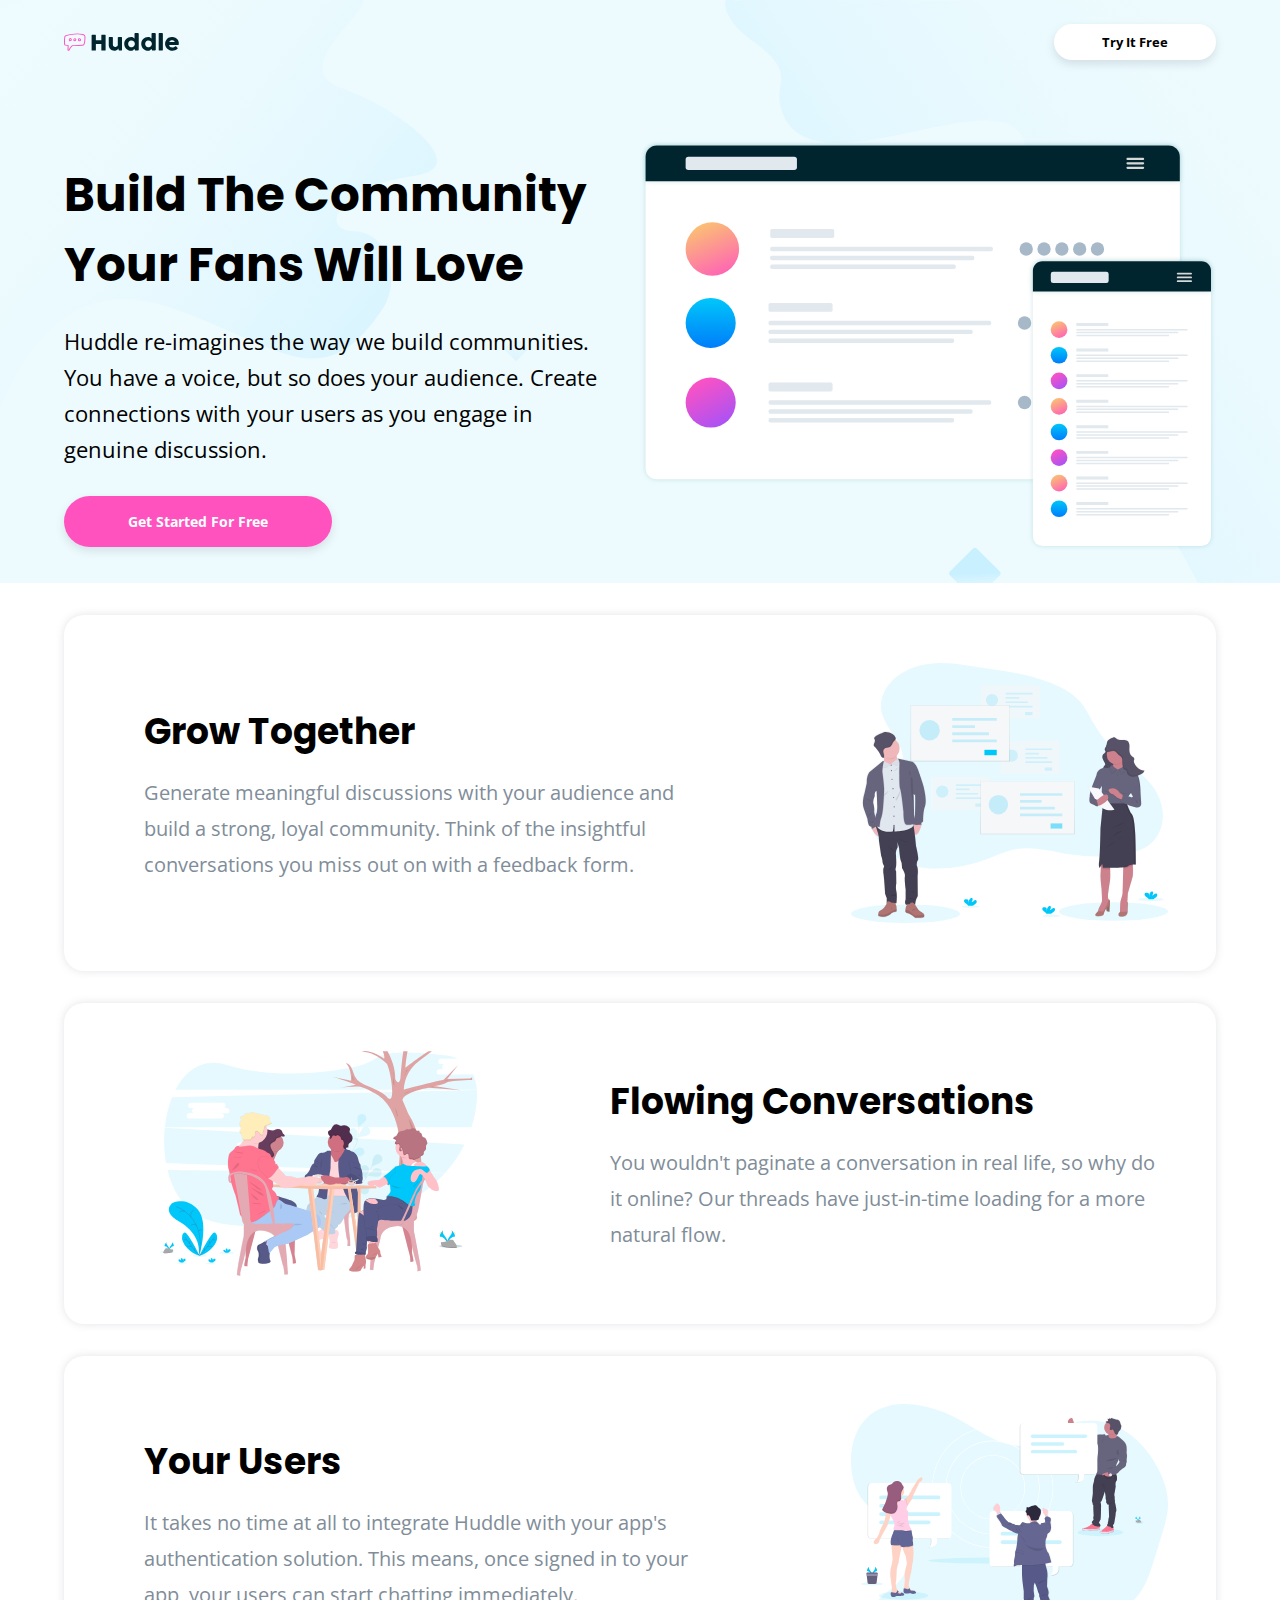
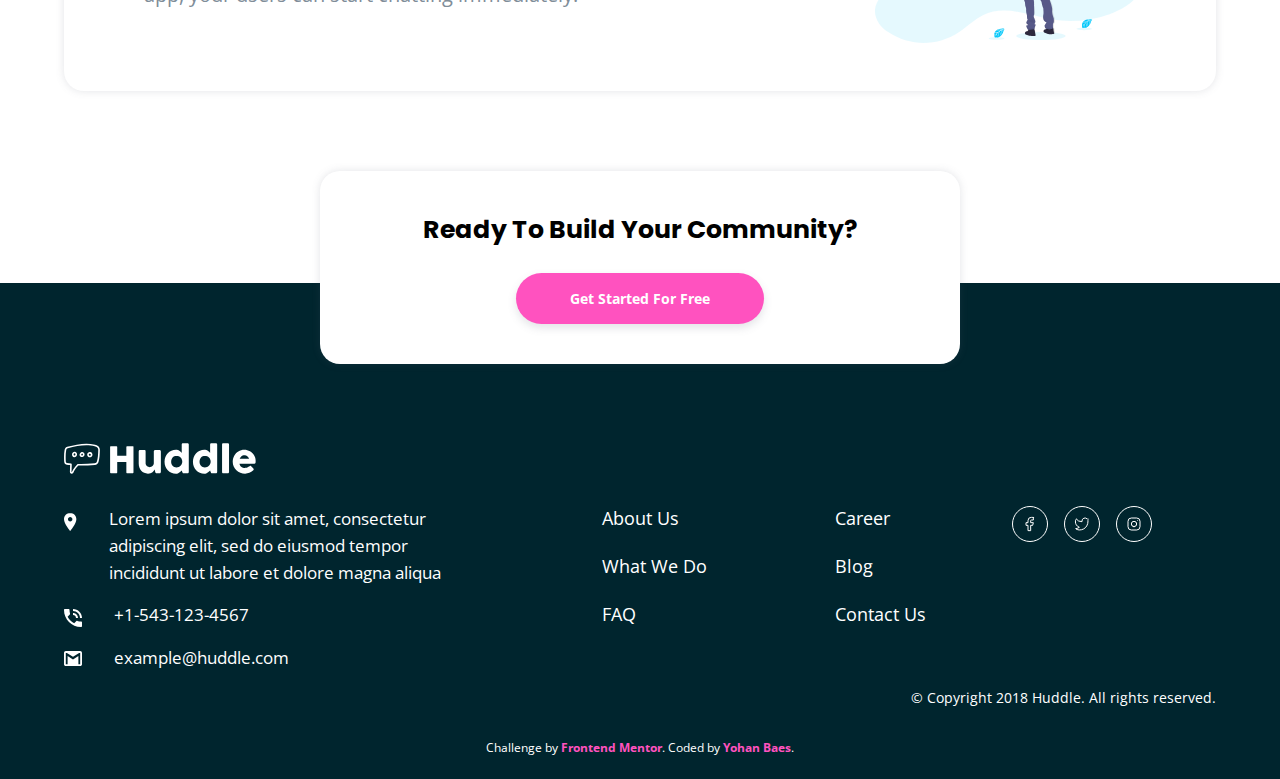
==== index.html @ 85d24595 "Add files via upload" ====
<!DOCTYPE html>
<html lang="en">
<head>
    <meta charset="UTF-8">
    <meta http-equiv="X-UA-Compatible" content="IE=edge">
    <meta name="viewport" content="width=device-width, initial-scale=1.0">
    <style>
        @import url('https://fonts.googleapis.com/css2?family=Open+Sans:wght@400;700&family=Poppins:wght@600&display=swap');
    </style> 
    <link rel="stylesheet" href="style.css">
    <link rel="shortcut icon" href="assets/images/favicon-32x32.png" type="image/x-icon">
    <title>Frontend Mentor | Huddle landing page with alternating feature blocks</title>
</head>
<body>
    <header>
        <section class="logo-section">
            <img src="assets/images/logo.svg" alt="logo">
            <a href="#">Try It Free</a>
        </section>
        <section class="top-section">
            <section class="top-section-text">
                <h1>Build The Community Your Fans Will Love</h1>
                <p>Huddle re-imagines the way we build communities. You have a voice, but so does your audience. 
                    Create connections with your users as you engage in genuine discussion.</p>
                <a href="#">Get Started For Free</a>
            </section>
            <img src="assets/images/illustration-mockups.svg" alt="">
        </section>
    </header>
    <main>
        <section class="card-section">
            <img src="assets/images/illustration-grow-together.svg" alt="">
            <div class="card-text">
                <h2>Grow Together</h2>
                <p>Generate meaningful discussions with your audience and build a strong, loyal community. 
                Think of the insightful conversations you miss out on with a feedback form.</p>
            </div>
        </section>
        <section class="card-section">
            <img src="assets/images/illustration-flowing-conversation.svg" alt="" id="imagetotheleft">
            <div class="card-text">
                <h2>Flowing Conversations</h2>
                <p>You wouldn't paginate a conversation in real life, so why do it online? Our threads 
                have just-in-time loading for a more natural flow.</p>
            </div>
        </section>
        <section class="card-section">
            <img src="assets/images/illustration-your-users.svg" alt="">
            <div class="card-text">
                <h2>Your Users</h2>
                <p>It takes no time at all to integrate Huddle with your app's authentication solution. 
                This means, once signed in to your app, your users can start chatting immediately.</p>
            </div>
        </section>
        <section class="bottom-section">
            <h2>Ready To Build Your Community?</h2>
            <a href="#">Get Started For Free</a>
        </section>
    </main>
    <footer>
        <img id="footer-logo" src="assets/images/logo-white.svg" alt="logo">
        <section class="contact-section-flex">
            <section class="contact-section">
                <section class="contact-info-section">
                    <img src="assets/images/icon-location.svg" alt="">
                    <p>Lorem ipsum dolor sit amet, consectetur adipiscing elit, sed do eiusmod tempor 
                        incididunt ut labore et dolore magna aliqua</p>
                </section>
                <section class="contact-info-section">
                    <img src="assets/images/icon-phone.svg" alt="">
                    <p>+1-543-123-4567</p>
                </section>
                <section class="contact-info-section">
                    <img src="assets/images/icon-email.svg" alt="">
                    <p>example@huddle.com</p>
                </section>
            </section>
            <section class="links-section">
                <ul>
                    <li><a href="#">About Us</a></li>
                    <li><a href="#">What We Do</a></li>
                    <li><a href="#">FAQ</a></li>
                    <li><a href="#">Career</a></li>
                    <li><a href="#">Blog</a></li>
                    <li><a href="#">Contact Us</a></li>
                </ul>
            </section>
            <section class="socials-section">
                <a href="#"><svg width="24px" height="24px" stroke-width="1.5" viewBox="0 0 24 24" fill="none" xmlns="http://www.w3.org/2000/svg" color="#ffffff"><path d="M17 2h-3a5 5 0 00-5 5v3H6v4h3v8h4v-8h3l1-4h-4V7a1 1 0 011-1h3V2z" stroke="#ffffff" stroke-width="1.5" stroke-linecap="round" stroke-linejoin="round"></path></svg></a>
                <a href="#"><svg width="24px" height="24px" stroke-width="1.5" viewBox="0 0 24 24" fill="none" xmlns="http://www.w3.org/2000/svg" color="#ffffff"><path d="M23 3.01s-2.018 1.192-3.14 1.53a4.48 4.48 0 00-7.86 3v1a10.66 10.66 0 01-9-4.53s-4 9 5 13a11.64 11.64 0 01-7 2c9 5 20 0 20-11.5 0-.278-.028-.556-.08-.83C21.94 5.674 23 3.01 23 3.01z" stroke="#ffffff" stroke-width="1.5" stroke-linecap="round" stroke-linejoin="round"></path></svg></a>
                <a href="#"><svg width="24px" height="24px" stroke-width="1.5" viewBox="0 0 24 24" fill="none" xmlns="http://www.w3.org/2000/svg" color="#ffffff"><path d="M12 16a4 4 0 100-8 4 4 0 000 8z" stroke="#ffffff" stroke-width="1.5" stroke-linecap="round" stroke-linejoin="round"></path><path d="M3 16V8a5 5 0 015-5h8a5 5 0 015 5v8a5 5 0 01-5 5H8a5 5 0 01-5-5z" stroke="#ffffff" stroke-width="1.5"></path><path d="M17.5 6.51l.01-.011" stroke="#ffffff" stroke-width="1.5" stroke-linecap="round" stroke-linejoin="round"></path></svg></a>
            </section>
        </section>
        <section class="copyright-section">
            <p>&copy; Copyright 2018 Huddle. All rights reserved.</p>
        </section>
        <div class="attribution">
            <p>
                Challenge by <a href="https://www.frontendmentor.io?ref=challenge" target="_blank"> Frontend Mentor</a>. 
                Coded by <a href="#">Yohan Baes</a>.
            </p>
        </div>
    </footer>
</body>
</html>
---- style.css ----
/* RESETS */

*{
    margin: 0;
    padding: 0;
    box-sizing: border-box;
}

img{
    display: block;
}

/* CSS style guide infos*/

body{
    font-size: 18px;
    font-family: 'Open Sans', sans-serif;
    min-height: 100vh;
    max-width: 100vw;
    display: flex;
    flex-direction: column;
    justify-content: center;
    align-items: center;
}

main, header, footer{
    max-width: 767.99px;
    width: 100%;
}

h1, h2, h3, h4, h5, h6{
    font-family: 'Poppins', sans-serif;
}

/* BG Header */

header{
    background: url("assets/images/bg-hero-mobile.svg");
    background-color: #edfbfe;
}

/* Logo et bouton Try It Free */

.logo-section{
    display: flex;
    justify-content: space-between;
    align-items: center;
    margin: 1.5rem 1rem;
}

.logo-section img{
    width: 30%;
}

.logo-section a{
    color: black;
    font-weight: bold;
    text-decoration: none;
    font-size: 0.6em;
    background-color: white;
    padding: 0.3rem 1.3rem;
    border-radius: 50px;
    box-shadow: 0 4px 8px rgba(95, 100, 114, 0.171);
    transition: all 0.4s;
}

.logo-section a:hover{
    color: hsl(208, 11%, 55%);
}

/* Header first section */

.top-section{
    display: grid;
    place-items: center;
    margin: 5rem 2rem 2rem 2rem;
    text-align: center;
}

.top-section-text{
    margin-bottom: 4rem;
}

.top-section h1{
    font-size: 1.4em;
    margin-bottom: 1.5rem;
}

.top-section p{
    font-size: 0.9em;
    line-height: 26px;
    margin-bottom: 2.5rem;
}

.top-section a{
    color: white;
    font-size: 0.65em;
    font-weight: bold;
    text-decoration: none;
    background-color: hsl(322, 100%, 66%);
    margin-bottom: 1.5rem;
    padding: 0.8rem 3.6rem;
    border-radius: 50px;
    box-shadow: 0 4px 8px rgba(95, 100, 114, 0.171);
    transition: all 0.4s;
}

.top-section a:hover{
    background-color: hsla(322, 100%, 66%, 0.60);
}

.top-section img{
    width: 100%;
}

/* All cards */

.card-section{
    max-height: max-content;
    height: 100%;
    display: grid;
    place-items: center;
    text-align: center;
    padding: 3rem 2rem;
    margin: 3rem 1.5rem;
    box-shadow: 0 0 8px rgba(95, 100, 114, 0.171);
    border-radius: 20px;
}

.card-section h2{
    font-size: 1.2em;
    margin-bottom: 1rem;
}

.card-section p{
    font-size: 0.81em;
    color: hsl(208, 11%, 55%);
    line-height: 24px;
}

.card-section img{
    width: 100%;
    margin-bottom: 3.5rem;
}

/* Ready to build card */

main{
    position: relative;
    margin-bottom: 10rem;
}

.bottom-section{
    position: absolute;
    left: 0;
    right: 0;
    z-index: 2;
    display: grid;
    place-items: center;
    text-align: center;
    padding: 2.5rem 1.5rem;
    margin: 3rem 0.7rem;
    box-shadow: 0 0 8px rgba(95, 100, 114, 0.171);
    border-radius: 20px;
    background-color: white;
    color: black;
}

.bottom-section h2{
    font-size: 1em;
    margin-bottom: 1.5rem;
}

.bottom-section a{
    color: white;
    font-size: 0.6em;
    font-weight: bold;
    text-decoration: none;
    background-color: hsl(322, 100%, 66%);
    padding: 0.8rem 2.5rem;
    border-radius: 50px;
    box-shadow: 0 4px 8px rgba(95, 100, 114, 0.171);
    transition: all 0.4s;
}

.bottom-section a:hover{
    background-color: hsla(322, 100%, 66%, 0.60);
}

/* Footer global & logo*/

footer{
    padding-top: 9rem;
    color: white;
    background-color: #00252e;
}

#footer-logo{
    width: 50%;
    margin: 0 0.7rem;
    margin-bottom: 1.5rem;
}

/* Footer contact */

.contact-section{
    margin: 0 0.7rem;
}

.contact-info-section{
    display: flex;
    align-items: flex-start;
    vertical-align: text-top;
    gap: 2rem;
    margin-bottom: 1rem;
}

.contact-info-section p{
    margin-top: 0;
    font-size: 0.925em;
    max-height: max-content;
    line-height: 1.6em;
    text-align: left;
    width: auto;
}

.contact-info-section img{
    width: 1em;
    margin-top: .35em;
}


/* Footer list */

.links-section{
    margin: 0 0.7rem;
    margin-top: 3rem;
}

.links-section ul{
    list-style-type: none;
}

.links-section ul a{
    color: white;
    text-decoration: none;
}

.links-section ul a:hover{
    text-decoration: underline;
}

.links-section li{
    margin-bottom: 1.5rem;
}

/* Footer socials */

.socials-section{
    display: flex;
    justify-content: center;
    gap: 1rem;
    margin-bottom: 1.5rem;
}

.socials-section svg{
    width: 2em;
    height: 2em;
    border: 1px solid white;
    padding: .5em;
    border-radius: 2em;
}

.socials-section svg:hover{
    border: 1px solid hsla(322, 100%, 66%);
}

.socials-section svg:hover path{
    stroke: #ff52bf;
}

/* Footer Copyright */

.copyright-section{
    display: flex;
    justify-content: center;
    margin-bottom: 2rem;
}

.copyright-section p{
    font-size: .6em;
}

/* Footer signature */

.attribution{
    display: flex;
    justify-content: center;
    font-size: .65em;
    margin-bottom: 1.5rem;
}

.attribution a{
    font-weight: bold;
    text-decoration: none;
    color: #ff52bf;
}

/* Format Desktop */

@media screen and (min-width: 768px){
    main, header, footer{
    max-width: 100vw;
    }

    /* BG Header */

    header{
        background: url("assets/images/bg-hero-desktop.svg");
        background-color: #edfbfe;
        background-repeat: no-repeat;
    }

    /* Logo et bouton Try It Free */

    .logo-section{
        margin: 1.5rem 4rem;
    }

    .logo-section img{
        width: 10%;
    }

    .logo-section a{
        font-size: 0.7em;
        padding: 0.6rem 3rem;
        border-radius: 50px;
    }

    /* Header first section */

    .top-section{
        display: flex;
        justify-content: space-between;
        align-items: center;
        gap: 2rem;
        margin: 5rem 4rem 2rem 4rem;
        text-align: center;
    }

    .top-section-text{
        margin-bottom: 0;
        text-align: left;
        max-width: 40em;
    }

    .top-section h1{
        font-size: 2.6em;
    }

    .top-section p{
        font-size: 1.2em;
        line-height: 36px;
    }

    .top-section a{
        font-size: 0.8em;
        padding: 1rem 4rem;
    }

    .top-section img{
        width: 50%;
    }

    /* All cards */

    .card-section{
        max-height: 40rem;
        display: flex;
        justify-content: space-between;
        align-items: center;
        padding: 3rem 3rem;
        margin: 2rem 4rem;
        text-align: left;
        gap: 4rem;
    }

    .card-text{
        max-width: 31em;
        margin-left: 2rem;
    }

    .card-section h2{
        font-size: 2em;
    }

    .card-section p{
        font-size: 1.1em;
        color: hsl(208, 11%, 55%);
        line-height: 36px;
    }

    .card-section img{
        width: 30%;
        margin-bottom: 0;
        order: 2;
    }

    #imagetotheleft{
        order: 0;
        margin-left: 3rem;
    }

    /* Ready to build card */

    .bottom-section{
        left: 0;
        right: 0;
        z-index: 2;
        padding: 2.5rem 1.5rem;
        margin: 3rem 0.7rem;
        max-width: 40rem;
        margin-left: auto;
        margin-right: auto;
    }

    .bottom-section h2{
        font-size: 1.4em;
    }

    .bottom-section a{
        font-size: .8em;
        padding: 1rem 3.4rem;
    }

    /* Footer global & logo*/

    #footer-logo{
        width: 15%;
        margin: 0 4rem;
        margin-bottom: 2rem;
        margin-top: 1rem;
    }

    /* Footer contact */

    .contact-section{
        margin: 0 4rem;
        max-width: 24rem;
    }

    .contact-section-flex{
        display: flex;
        max-width: 90vw;
        justify-content: space-between;
        align-items: flex-start;
    }

    .contact-info-section img{
        width: 1em;
        margin-top: .35em;
    }

    /* Footer list */

    .links-section{
        margin: 0;
    }

    .links-section ul{
        display: flex;
        flex-direction: column;
        text-align: left;
        flex-wrap: wrap;
        height: 9rem;
        gap: 1.5rem 8rem;
        width: 20rem;
    }

    .links-section li{
        margin: 0;
    }

    /* Footer Copyright */

    .copyright-section{
        display: flex;
        justify-content: flex-end;
        margin-bottom: 2rem;
        margin-left: 4rem;
        margin-right: 4rem;
    }

    .copyright-section p{
        font-size: .8em;
    }
}
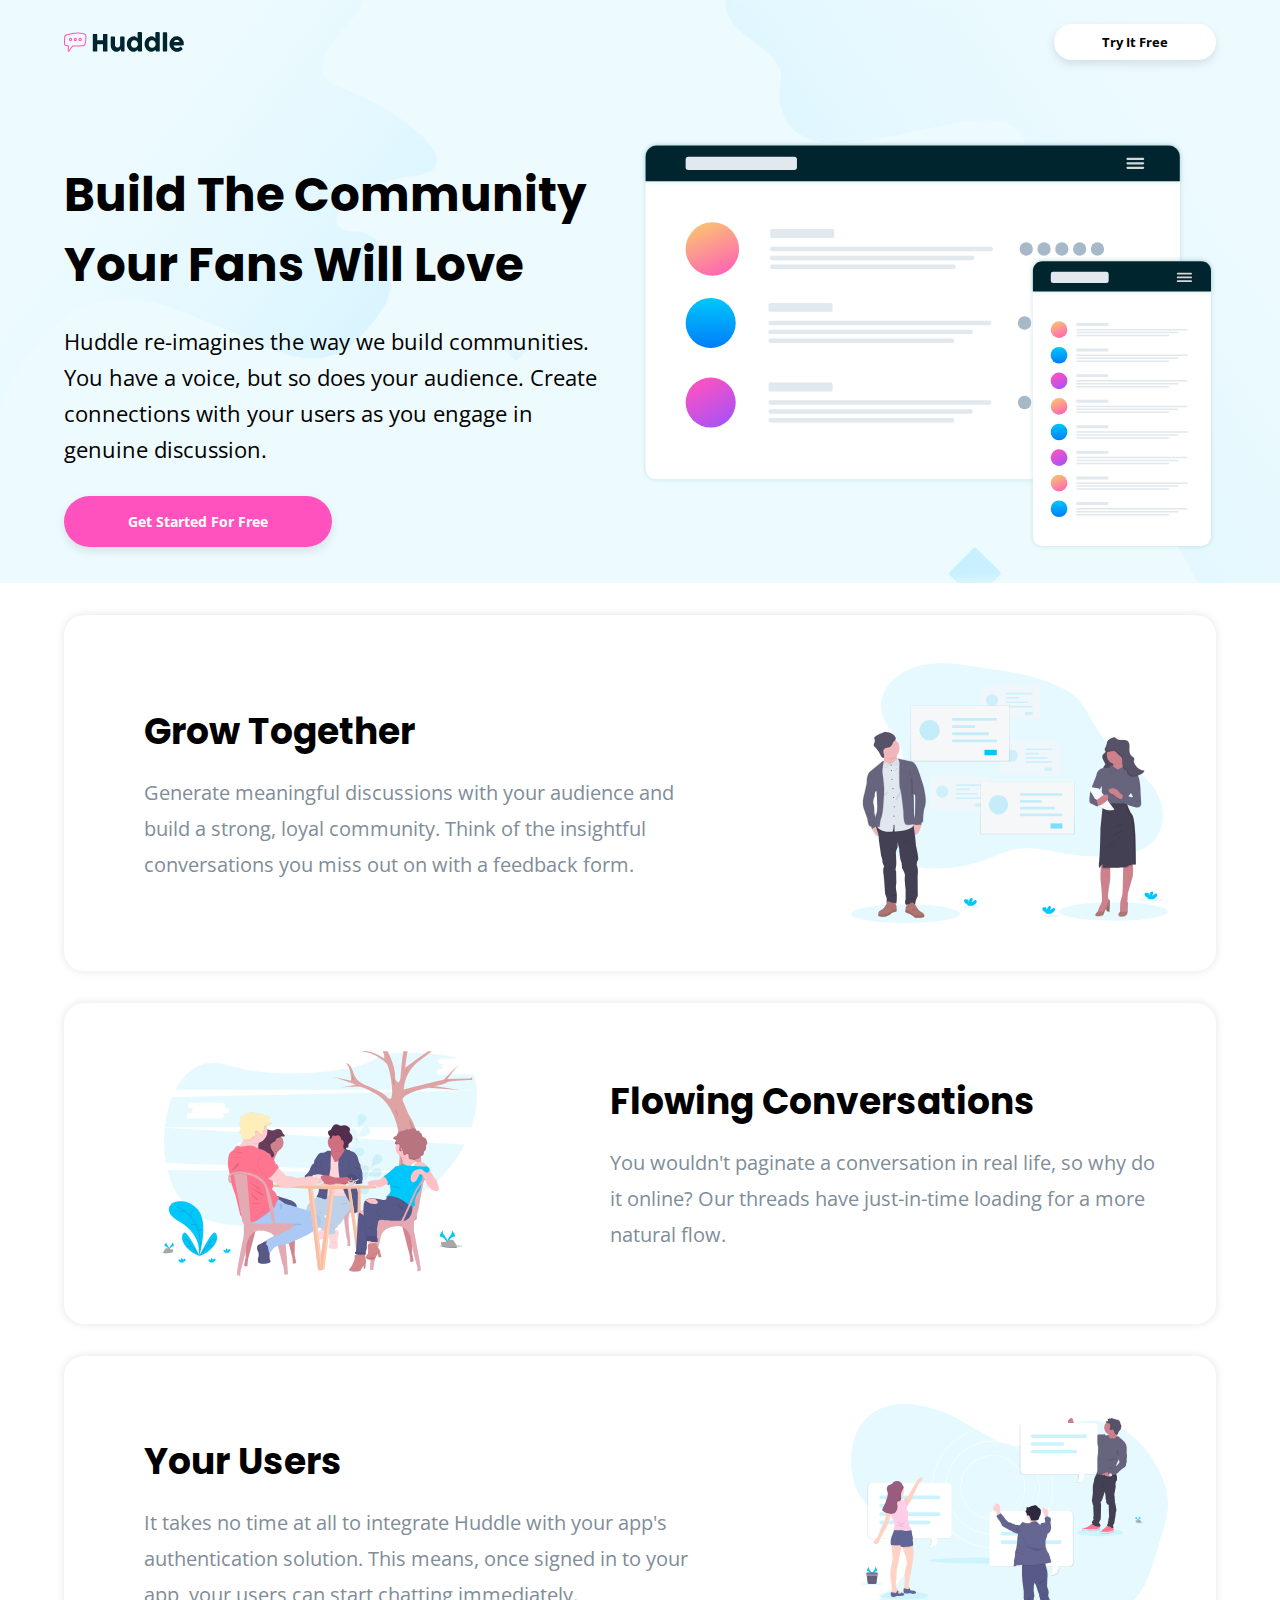
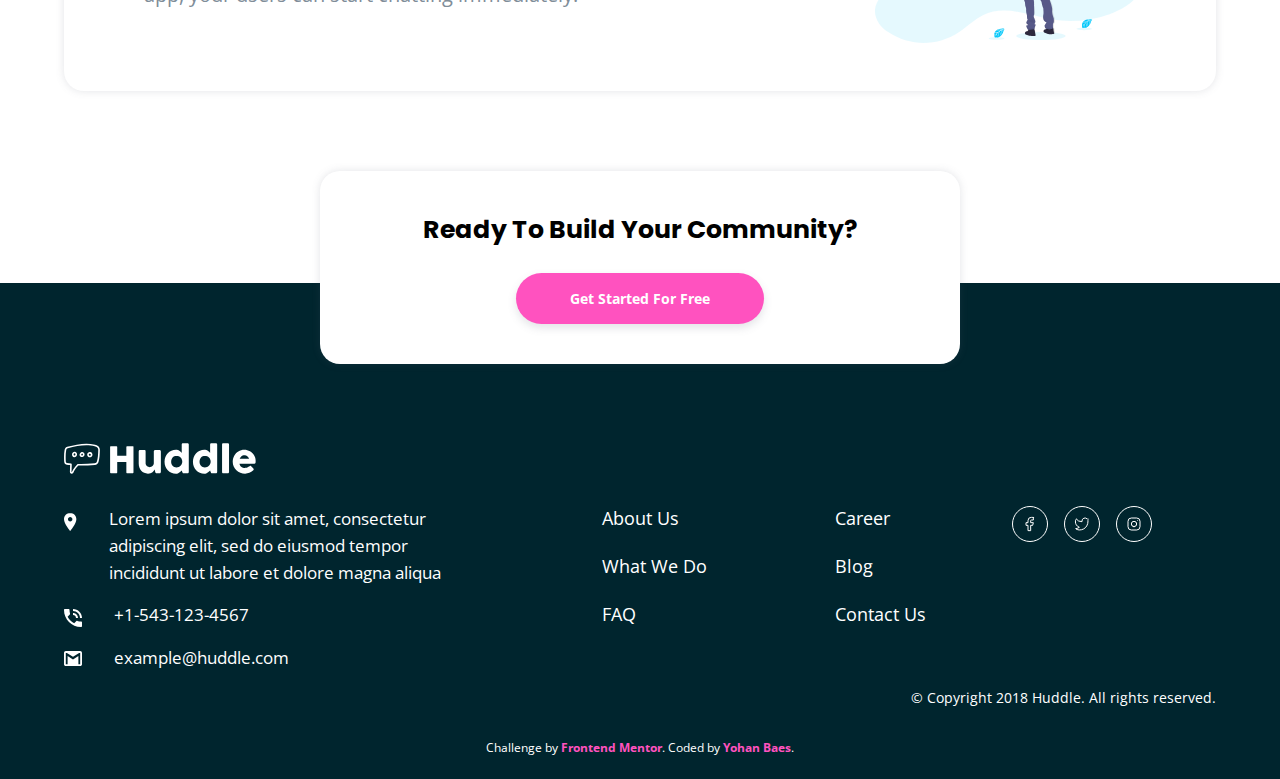
==== commit 3f5cb8e0: "yeah" ====
--- a/index.html
+++ b/index.html
@@ -14,15 +14,15 @@
 <body>
     <header>
         <section class="logo-section">
-            <img src="assets/images/logo.svg" alt="logo">
-            <a href="#">Try It Free</a>
+            <h2><img src="assets/images/logo.svg" alt="logo"></h2>
+            <a href="#" aria-label="Try the service for free">Try It Free</a>
         </section>
         <section class="top-section">
             <section class="top-section-text">
                 <h1>Build The Community Your Fans Will Love</h1>
                 <p>Huddle re-imagines the way we build communities. You have a voice, but so does your audience. 
                     Create connections with your users as you engage in genuine discussion.</p>
-                <a href="#">Get Started For Free</a>
+                <a href="#" aria-label="Try the service for free">Get Started For Free</a>
             </section>
             <img src="assets/images/illustration-mockups.svg" alt="">
         </section>
@@ -54,7 +54,7 @@
         </section>
         <section class="bottom-section">
             <h2>Ready To Build Your Community?</h2>
-            <a href="#">Get Started For Free</a>
+            <a href="#" aria-label="Try the service for free">Get Started For Free</a>
         </section>
     </main>
     <footer>
@@ -77,18 +77,18 @@
             </section>
             <section class="links-section">
                 <ul>
-                    <li><a href="#">About Us</a></li>
-                    <li><a href="#">What We Do</a></li>
-                    <li><a href="#">FAQ</a></li>
-                    <li><a href="#">Career</a></li>
-                    <li><a href="#">Blog</a></li>
-                    <li><a href="#">Contact Us</a></li>
+                    <li><a href="#" aria-label="Learn more about us">About Us</a></li>
+                    <li><a href="#" aria-label="Learn more about what we do">What We Do</a></li>
+                    <li><a href="#" aria-label="Questions and answers">FAQ</a></li>
+                    <li><a href="#" aria-label="Learn more about our career">Career</a></li>
+                    <li><a href="#" aria-label="Take a look on our blog">Blog</a></li>
+                    <li><a href="#" aria-label="Send us a message">Contact Us</a></li>
                 </ul>
             </section>
             <section class="socials-section">
-                <a href="#"><svg width="24px" height="24px" stroke-width="1.5" viewBox="0 0 24 24" fill="none" xmlns="http://www.w3.org/2000/svg" color="#ffffff"><path d="M17 2h-3a5 5 0 00-5 5v3H6v4h3v8h4v-8h3l1-4h-4V7a1 1 0 011-1h3V2z" stroke="#ffffff" stroke-width="1.5" stroke-linecap="round" stroke-linejoin="round"></path></svg></a>
-                <a href="#"><svg width="24px" height="24px" stroke-width="1.5" viewBox="0 0 24 24" fill="none" xmlns="http://www.w3.org/2000/svg" color="#ffffff"><path d="M23 3.01s-2.018 1.192-3.14 1.53a4.48 4.48 0 00-7.86 3v1a10.66 10.66 0 01-9-4.53s-4 9 5 13a11.64 11.64 0 01-7 2c9 5 20 0 20-11.5 0-.278-.028-.556-.08-.83C21.94 5.674 23 3.01 23 3.01z" stroke="#ffffff" stroke-width="1.5" stroke-linecap="round" stroke-linejoin="round"></path></svg></a>
-                <a href="#"><svg width="24px" height="24px" stroke-width="1.5" viewBox="0 0 24 24" fill="none" xmlns="http://www.w3.org/2000/svg" color="#ffffff"><path d="M12 16a4 4 0 100-8 4 4 0 000 8z" stroke="#ffffff" stroke-width="1.5" stroke-linecap="round" stroke-linejoin="round"></path><path d="M3 16V8a5 5 0 015-5h8a5 5 0 015 5v8a5 5 0 01-5 5H8a5 5 0 01-5-5z" stroke="#ffffff" stroke-width="1.5"></path><path d="M17.5 6.51l.01-.011" stroke="#ffffff" stroke-width="1.5" stroke-linecap="round" stroke-linejoin="round"></path></svg></a>
+                <a href="#" aria-label="Visit our facebook page"><svg width="24px" height="24px" stroke-width="1.5" viewBox="0 0 24 24" fill="none" xmlns="http://www.w3.org/2000/svg" color="#ffffff"><path d="M17 2h-3a5 5 0 00-5 5v3H6v4h3v8h4v-8h3l1-4h-4V7a1 1 0 011-1h3V2z" stroke="#ffffff" stroke-width="1.5" stroke-linecap="round" stroke-linejoin="round"></path></svg></a>
+                <a href="#" aria-label="Visit our twitter page"><svg width="24px" height="24px" stroke-width="1.5" viewBox="0 0 24 24" fill="none" xmlns="http://www.w3.org/2000/svg" color="#ffffff"><path d="M23 3.01s-2.018 1.192-3.14 1.53a4.48 4.48 0 00-7.86 3v1a10.66 10.66 0 01-9-4.53s-4 9 5 13a11.64 11.64 0 01-7 2c9 5 20 0 20-11.5 0-.278-.028-.556-.08-.83C21.94 5.674 23 3.01 23 3.01z" stroke="#ffffff" stroke-width="1.5" stroke-linecap="round" stroke-linejoin="round"></path></svg></a>
+                <a href="#" aria-label="Visit our instagram page"><svg width="24px" height="24px" stroke-width="1.5" viewBox="0 0 24 24" fill="none" xmlns="http://www.w3.org/2000/svg" color="#ffffff"><path d="M12 16a4 4 0 100-8 4 4 0 000 8z" stroke="#ffffff" stroke-width="1.5" stroke-linecap="round" stroke-linejoin="round"></path><path d="M3 16V8a5 5 0 015-5h8a5 5 0 015 5v8a5 5 0 01-5 5H8a5 5 0 01-5-5z" stroke="#ffffff" stroke-width="1.5"></path><path d="M17.5 6.51l.01-.011" stroke="#ffffff" stroke-width="1.5" stroke-linecap="round" stroke-linejoin="round"></path></svg></a>
             </section>
         </section>
         <section class="copyright-section">
@@ -96,7 +96,7 @@
         </section>
         <div class="attribution">
             <p>
-                Challenge by <a href="https://www.frontendmentor.io?ref=challenge" target="_blank"> Frontend Mentor</a>. 
+                Challenge by <a href="https://www.frontendmentor.io?ref=challenge" target="_blank" aria-label="Visit the frontend mentor website"> Frontend Mentor</a>. 
                 Coded by <a href="#">Yohan Baes</a>.
             </p>
         </div>
--- a/style.css
+++ b/style.css
@@ -48,8 +48,8 @@
     margin: 1.5rem 1rem;
 }
 
-.logo-section img{
-    width: 30%;
+.logo-section h2 img{
+    width: 50%;
 }
 
 .logo-section a{
@@ -269,6 +269,11 @@
     border: 1px solid white;
     padding: .5em;
     border-radius: 2em;
+    transition: all 0.4s;
+}
+
+.socials-section path{
+    transition: all 0.4s;
 }
 
 .socials-section svg:hover{
